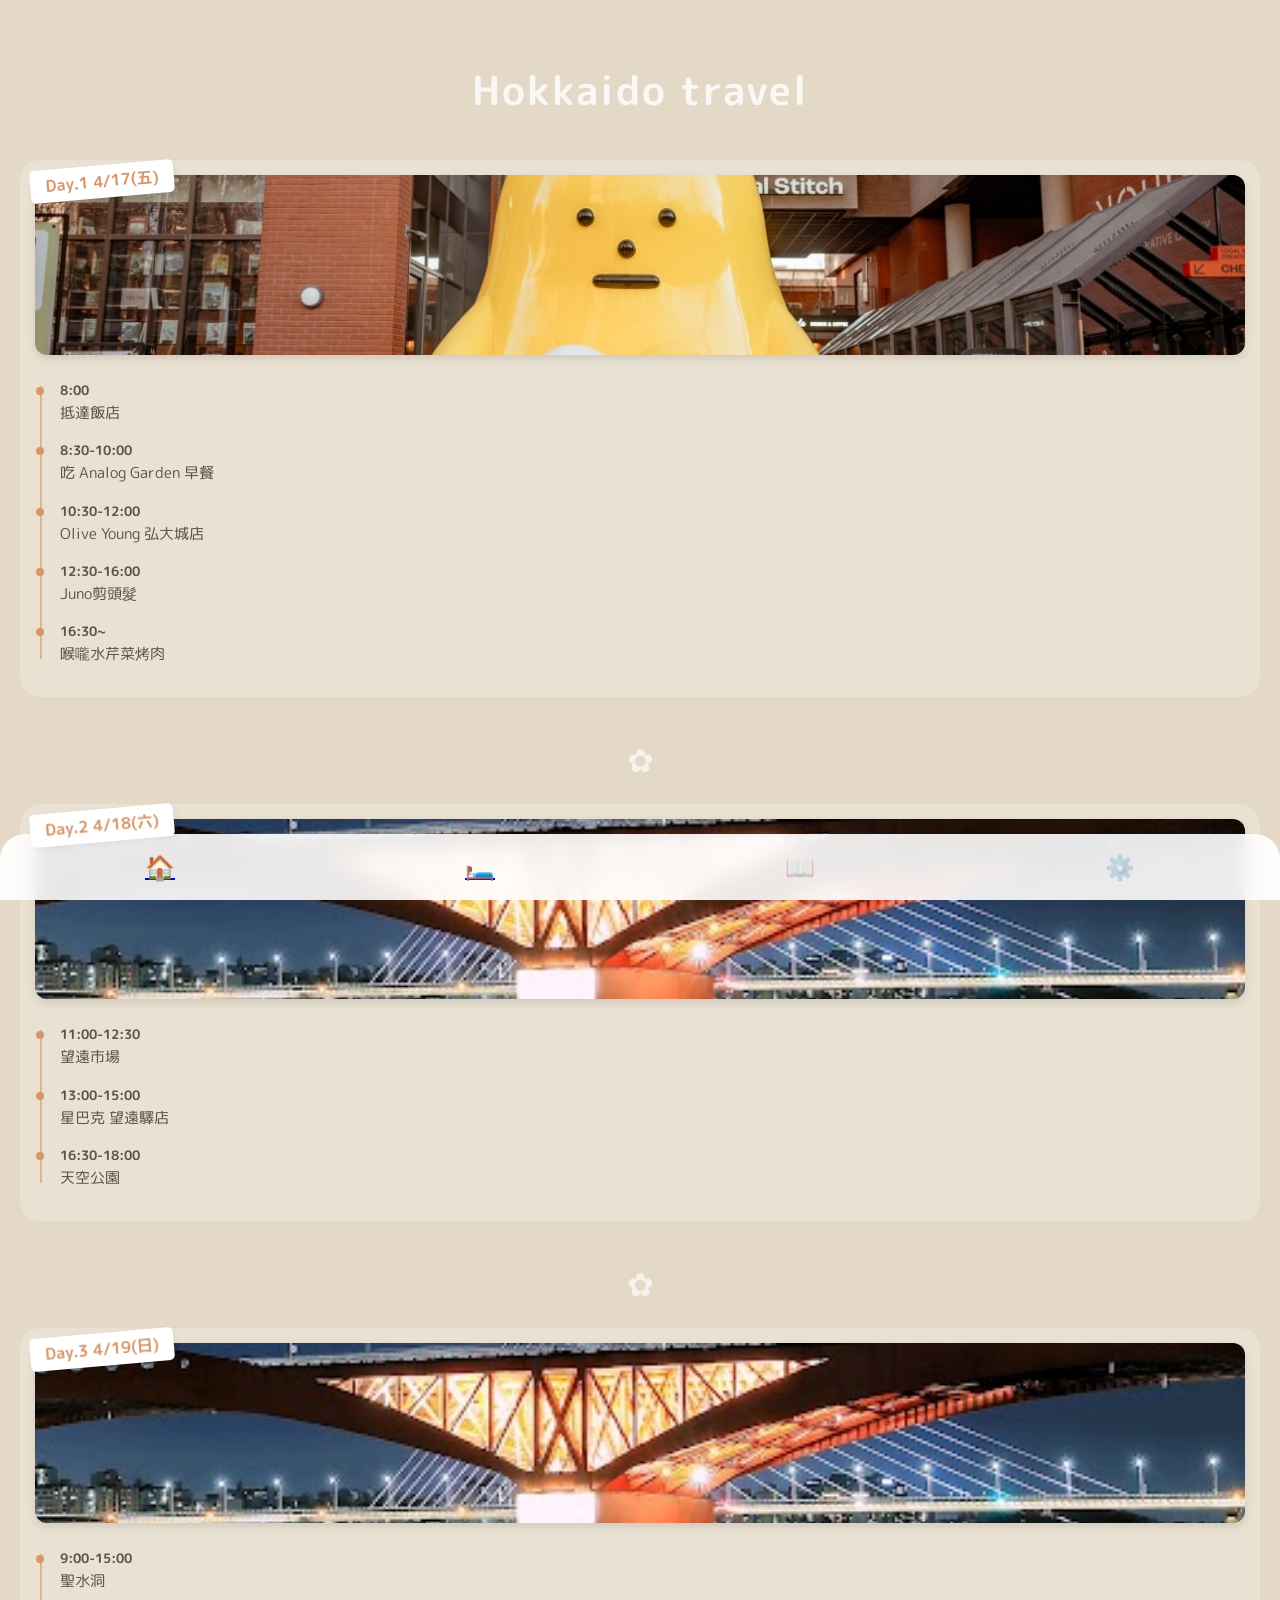
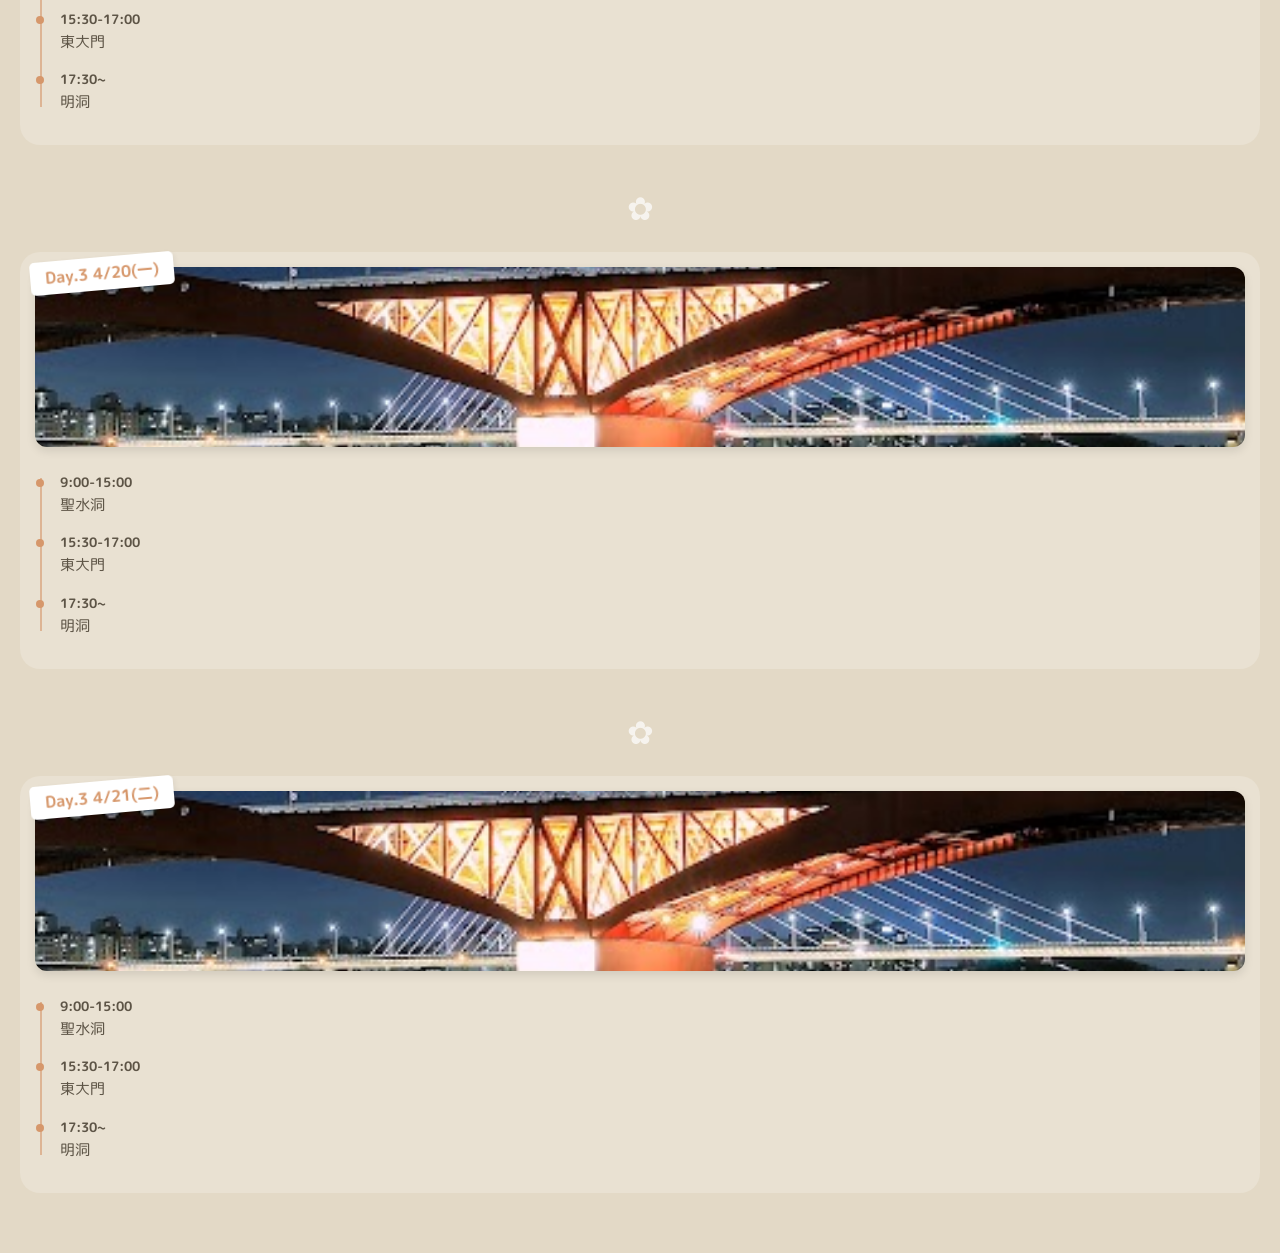
==== travel_Korea/index.html @ ed75fe84 "Add files via upload" ====
<!DOCTYPE html>
<html lang="zh-Hant">
<head>
    <meta charset="UTF-8">
    <meta name="viewport" content="width=device-width, initial-scale=1.0, viewport-fit=cover">
    <title>Hokkaido Diary</title>
    <link rel="stylesheet" href="style.css">
    <link href="https://fonts.googleapis.com/css2?family=M+PLUS+Rounded+1c:wght@400;700&display=swap" rel="stylesheet">
</head>
<body>

    <main class="app-container">
        <!-- 頂部標題：模仿圖片下方的 Hokkaido travel 字體感 -->
        <h1 class="main-title">Hokkaido travel</h1>

        <!-- 第一天 -->
        <a href="day1.html" class="day-link">
	        <div class="day-section">
	            <div class="photo-wrapper">
	                <span class="day-sticker">Day.1 4/17(五)</span>
	                <img src="img/index/飯店.jpg" class="main-img">
	            </div>
	
	            <div class="timeline-container">
	                <div class="event">
	                    <span class="time">8:00</span>
	                    <span class="desc">抵達飯店</span>
	                </div>
	                <div class="event">
	                    <span class="time">8:30-10:00</span>
	                    <span class="desc">吃 Analog Garden 早餐</span>
	                </div>
	                <div class="event">
	                    <span class="time">10:30-12:00</span>
	                    <span class="desc">Olive Young 弘大城店</span>
	                </div>
	                <div class="event">
	                    <span class="time">12:30-16:00</span>
	                    <span class="desc">Juno剪頭髮</span>
	                </div>
	                <div class="event">
	                    <span class="time">16:30~</span>
	                    <span class="desc">喉嚨水芹菜烤肉</span>
	                </div>
	            </div>
	        </div>
		</a>
        <!-- 裝飾小花 -->
        <div class="deco-flower">✿</div>

        <!-- 第二天 -->
        <div class="day-section">
            <div class="photo-wrapper">
                <div class="day-sticker secondary">Day.2 4/18(六)</div>
                <img src="img/index/望遠市場.jpg" class="main-img">
            </div>

            <div class="timeline-container">
                <div class="event">
                    <span class="time">11:00-12:30</span>
                    <span class="desc">望遠市場</span>
                </div>
                <div class="event">
                    <span class="time">13:00-15:00</span>
                    <span class="desc">星巴克 望遠驛店</span>
                </div>
                <div class="event">
                    <span class="time">16:30-18:00</span>
                    <span class="desc">天空公園</span>
                </div>
            </div>
        </div>
        
         <!-- 裝飾小花 -->
        <div class="deco-flower">✿</div>

        <!-- 第三天 -->
        <div class="day-section">
            <div class="photo-wrapper">
                <div class="day-sticker secondary">Day.3 4/19(日)</div>
                <img src="img/index/望遠市場.jpg" class="main-img">
            </div>

            <div class="timeline-container">
                <div class="event">
                    <span class="time">9:00-15:00</span>
                    <span class="desc">聖水洞</span>
                </div>
                <div class="event">
                    <span class="time">15:30-17:00</span>
                    <span class="desc">東大門</span>
                </div>
                <div class="event">
                    <span class="time">17:30~</span>
                    <span class="desc">明洞</span>
                </div>
            </div>
        </div>
        <!-- 裝飾小花 -->
        <div class="deco-flower">✿</div>

        <!-- 第四天 -->
        <div class="day-section">
            <div class="photo-wrapper">
                <div class="day-sticker secondary">Day.3 4/20(一)</div>
                <img src="img/index/望遠市場.jpg" class="main-img">
            </div>

            <div class="timeline-container">
                <div class="event">
                    <span class="time">9:00-15:00</span>
                    <span class="desc">聖水洞</span>
                </div>
                <div class="event">
                    <span class="time">15:30-17:00</span>
                    <span class="desc">東大門</span>
                </div>
                <div class="event">
                    <span class="time">17:30~</span>
                    <span class="desc">明洞</span>
                </div>
            </div>
        </div>
        <!-- 裝飾小花 -->
        <div class="deco-flower">✿</div>

        <!-- 第五天 -->
        <div class="day-section">
            <div class="photo-wrapper">
                <div class="day-sticker secondary">Day.3 4/21(二)</div>
                <img src="img/index/望遠市場.jpg" class="main-img">
            </div>

            <div class="timeline-container">
                <div class="event">
                    <span class="time">9:00-15:00</span>
                    <span class="desc">聖水洞</span>
                </div>
                <div class="event">
                    <span class="time">15:30-17:00</span>
                    <span class="desc">東大門</span>
                </div>
                <div class="event">
                    <span class="time">17:30~</span>
                    <span class="desc">明洞</span>
                </div>
            </div>
        </div>
    </main>

    <!-- 底部固定的導航 -->
    <nav class="tab-bar">
         <a href="index.html" class="tab-item active">🏠</a>
        <a href="hotel.html" class="tab-item active">🛏️</a>
        <div class="tab-item">📖</div>
        <div class="tab-item">⚙️</div>
    </nav>

</body>
</html>
---- travel_Korea/style.css ----
:root {
    --bg-color: #E3D9C6;       /* 圖片中的奶茶底色 */
    --line-color: #D6976B;     /* 圖片中的橘黃色線條 */
    --text-color: #5D5446;     /* 灰褐色文字 */
    --sticker-bg: #FFFFFF;    /* 貼紙白色 */
}

body {
    font-family: 'M PLUS Rounded 1c', sans-serif;
    background-color: var(--bg-color);
    margin: 0;
    color: var(--text-color);
    /* 針對 iPhone Pro 全螢幕優化 */
    padding: env(safe-area-inset-top) 0 env(safe-area-inset-bottom);
}

.app-container {
    padding: 20px;
}

/* 模仿圖片底部的手寫標題 */
.main-title {
    text-align: center;
    font-size: 2.5rem;
    color: rgba(255, 255, 255, 0.8);
    margin: 40px 0;
    font-weight: 700;
    letter-spacing: 2px;
}

/* 照片區塊 */
.day-section {
    margin-bottom: 40px;
    background: rgba(255, 255, 255, 0.2); /* 淡淡的透明感區隔 */
    padding: 15px;
    border-radius: 20px;
}

.photo-wrapper {
    position: relative;
    margin-bottom: 20px;
}

.main-img {
    width: 100%;
    height: 180px;
    object-fit: cover;
    border-radius: 12px;
    box-shadow: 0 4px 10px rgba(0,0,0,0.1);
}

/* Day 貼紙：模仿圖片中傾斜的手寫標籤 */
.day-sticker {
    position: absolute;
    top: -10px;
    left: -5px;
    background: var(--sticker-bg);
    padding: 5px 15px;
    border-radius: 5px;
    font-weight: 700;
    transform: rotate(-5deg); /* 傾斜感 */
    box-shadow: 2px 2px 5px rgba(0,0,0,0.05);
    z-index: 2;
    color: var(--line-color);
}

/* 移除超連結預設顏色與底線 */
.day-link{
	text-decoration: none; /* 1. 絕對要移除預設底線 */
    color: inherit;       /* 2. 強制繼承原本卡片的文字顏色（不變藍色） */
    display: block;      /* 3. 讓連結變成「塊級元素」，撐開到跟框框一樣大 */
    width: 100%;         /* 4. 確保寬度完全填滿 */
    
    /* 選擇性：增加點擊時的微小回饋感，看起來更像 APP */
    -webkit-tap-highlight-color: transparent; /* 移除手機點擊時的藍色陰影 */
    transition: transform 0.1s ease;          /* 加入一點點點擊動畫 */
}

.day-link:active{
	transform: scale(0.98); 
    opacity: 0.9;
}

.day-section{
	cursor:pointer; /* 滑鼠滑上去顯示手指圖示 */ 
}
	
/* 時間軸容器 */
.timeline-container {
    padding-left: 25px;
    position: relative;
}

/* 垂直橘色細線 */
.timeline-container::before {
    content: '';
    position: absolute;
    left: 5px;
    top: 5px;
    bottom: 5px;
    width: 1.5px;
    background-color: var(--line-color);
    opacity: 0.6;
}

.event {
    position: relative;
    margin-bottom: 18px;
    display: flex;
    flex-direction: column; /* 時間跟文字上下分開比較好閱讀 */
}

/* 橘色小圓點 */
.event::before {
    content: '';
    position: absolute;
    left: -24px;
    top: 6px;
    width: 8px;
    height: 8px;
    background-color: var(--line-color);
    border-radius: 50%;
}

.time {
    font-size: 0.8rem;
    font-weight: 700;
    margin-bottom: 2px;
}

.desc {
    font-size: 0.95rem;
    line-height: 1.4;
}

/* 裝飾小花 */
.deco-flower {
    text-align: center;
    font-size: 2rem;
    color: #FFFFFF;
    margin: 20px 0;
    opacity: 0.7;
}

/* 底部導覽列 */
.tab-bar {
    position: fixed;
    bottom: 0;
    width: 100%;
    background: rgba(255,255,255,0.9);
    backdrop-filter: blur(10px);
    display: flex;
    justify-content: space-around;
    padding: 15px 0 calc(15px + env(safe-area-inset-bottom));
    border-radius: 25px 25px 0 0;
}

.tab-item {
    font-size: 1.5rem;
    opacity: 0.4;
}

.tab-item.active {
    opacity: 1;
}
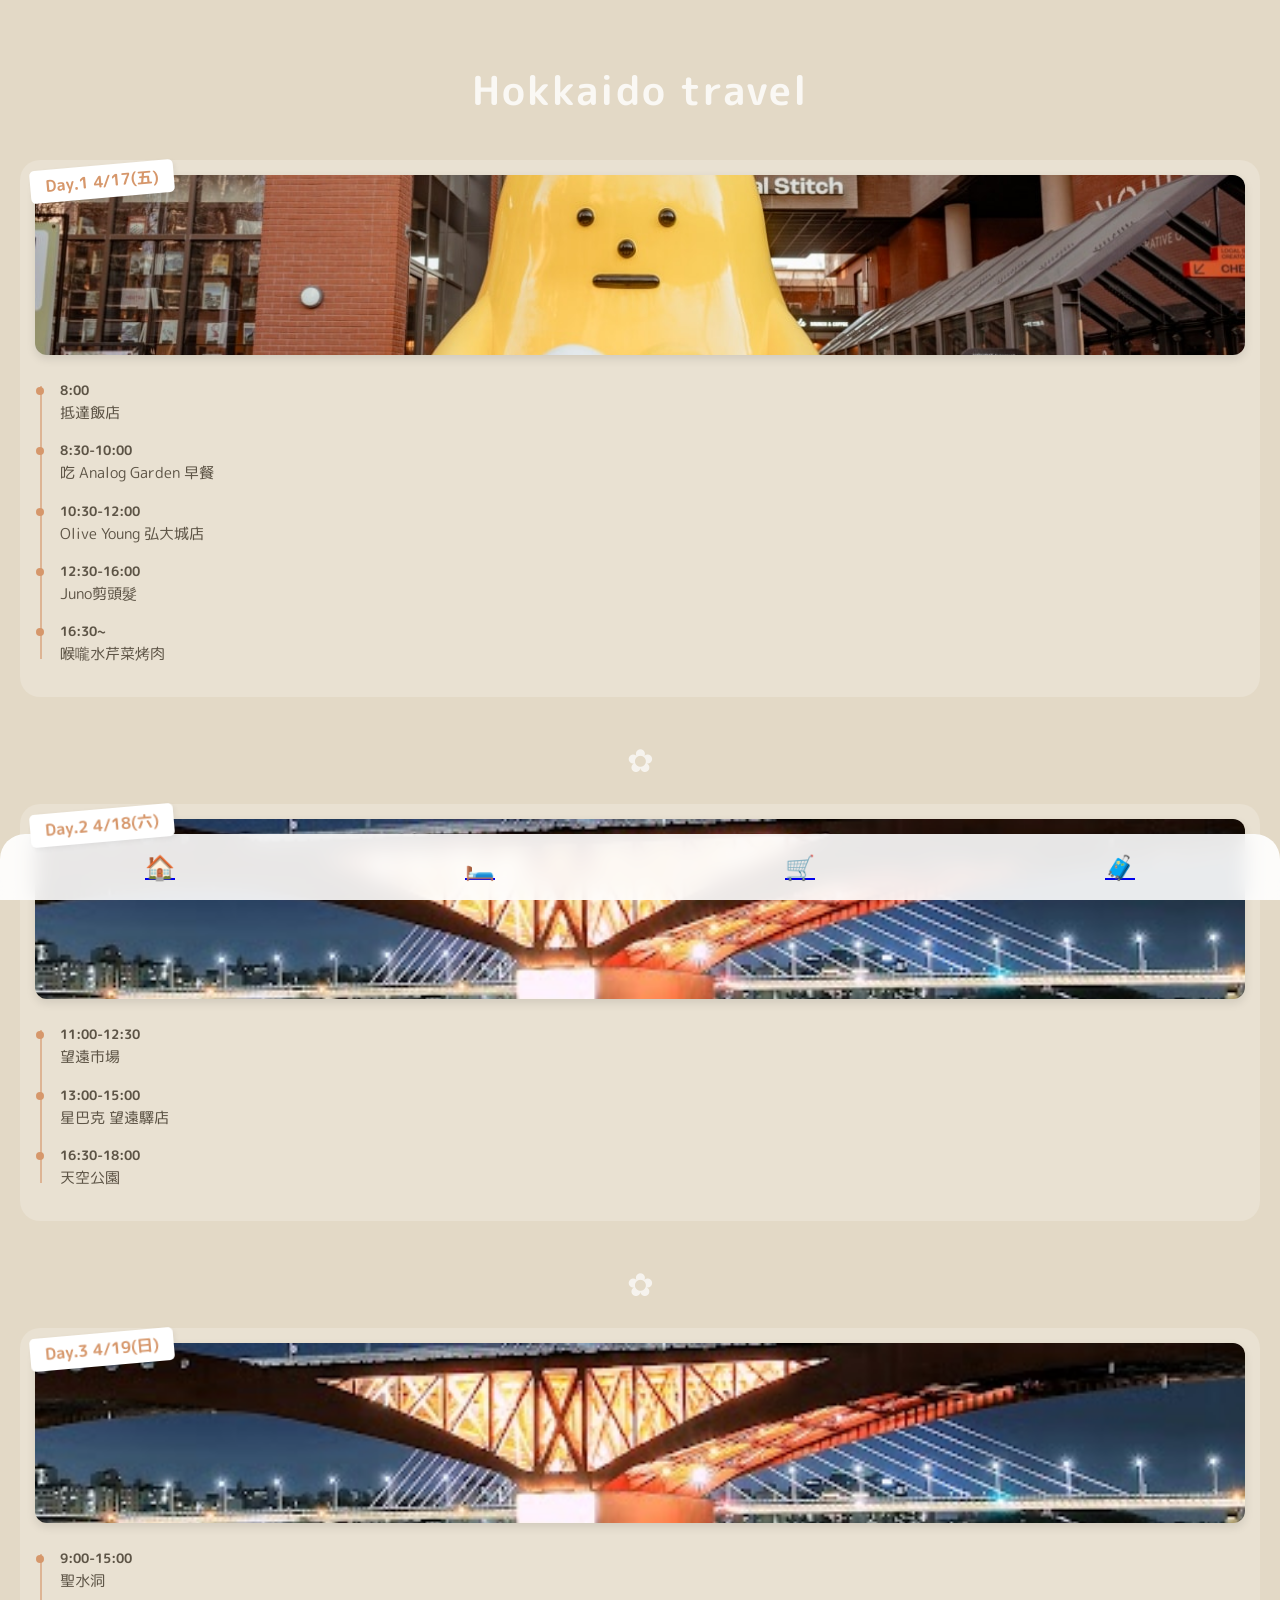
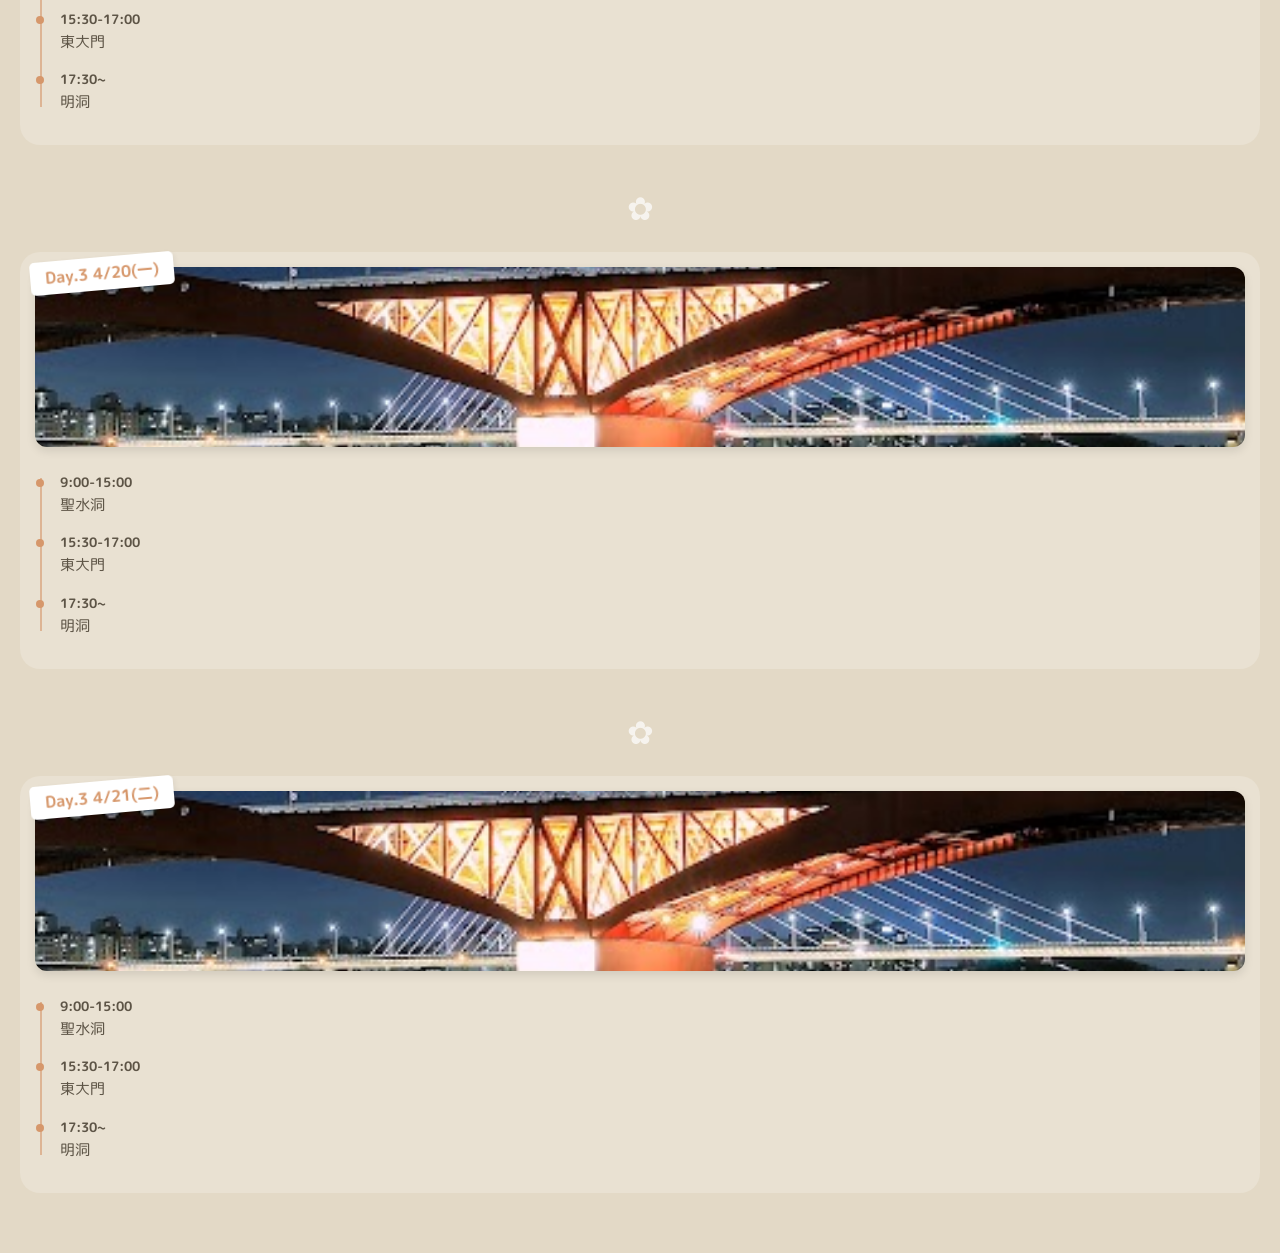
==== commit ee8266b0: "Update index.html" ====
--- a/travel_Korea/index.html
+++ b/travel_Korea/index.html
@@ -150,11 +150,11 @@
 
     <!-- 底部固定的導航 -->
     <nav class="tab-bar">
-         <a href="index.html" class="tab-item active">🏠</a>
+        <a href="index.html" class="tab-item active">🏠</a>
         <a href="hotel.html" class="tab-item active">🛏️</a>
-        <div class="tab-item">📖</div>
-        <div class="tab-item">⚙️</div>
+        <a href="shop.html" class="tab-item active">🛒</a>
+        <a href="travel.html" class="tab-item active">🧳</a>
     </nav>
 
 </body>
-</html>+</html>
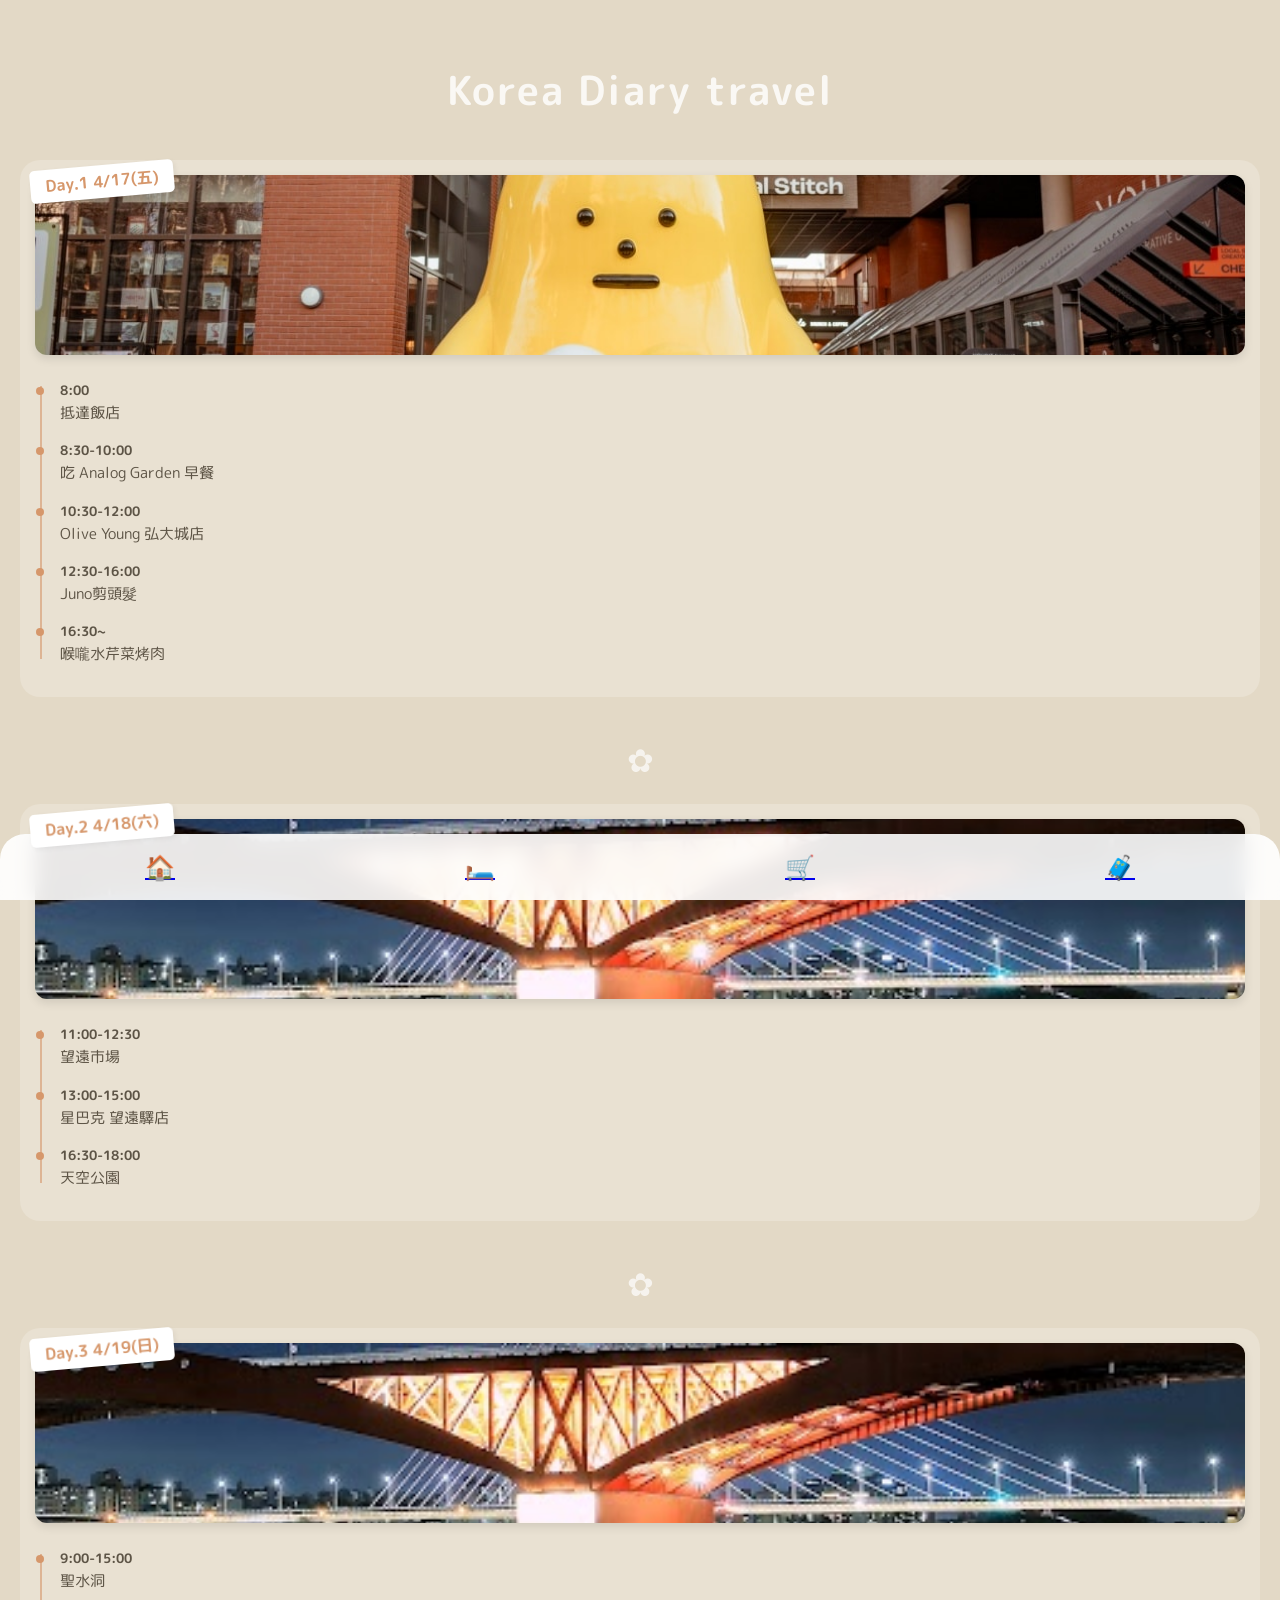
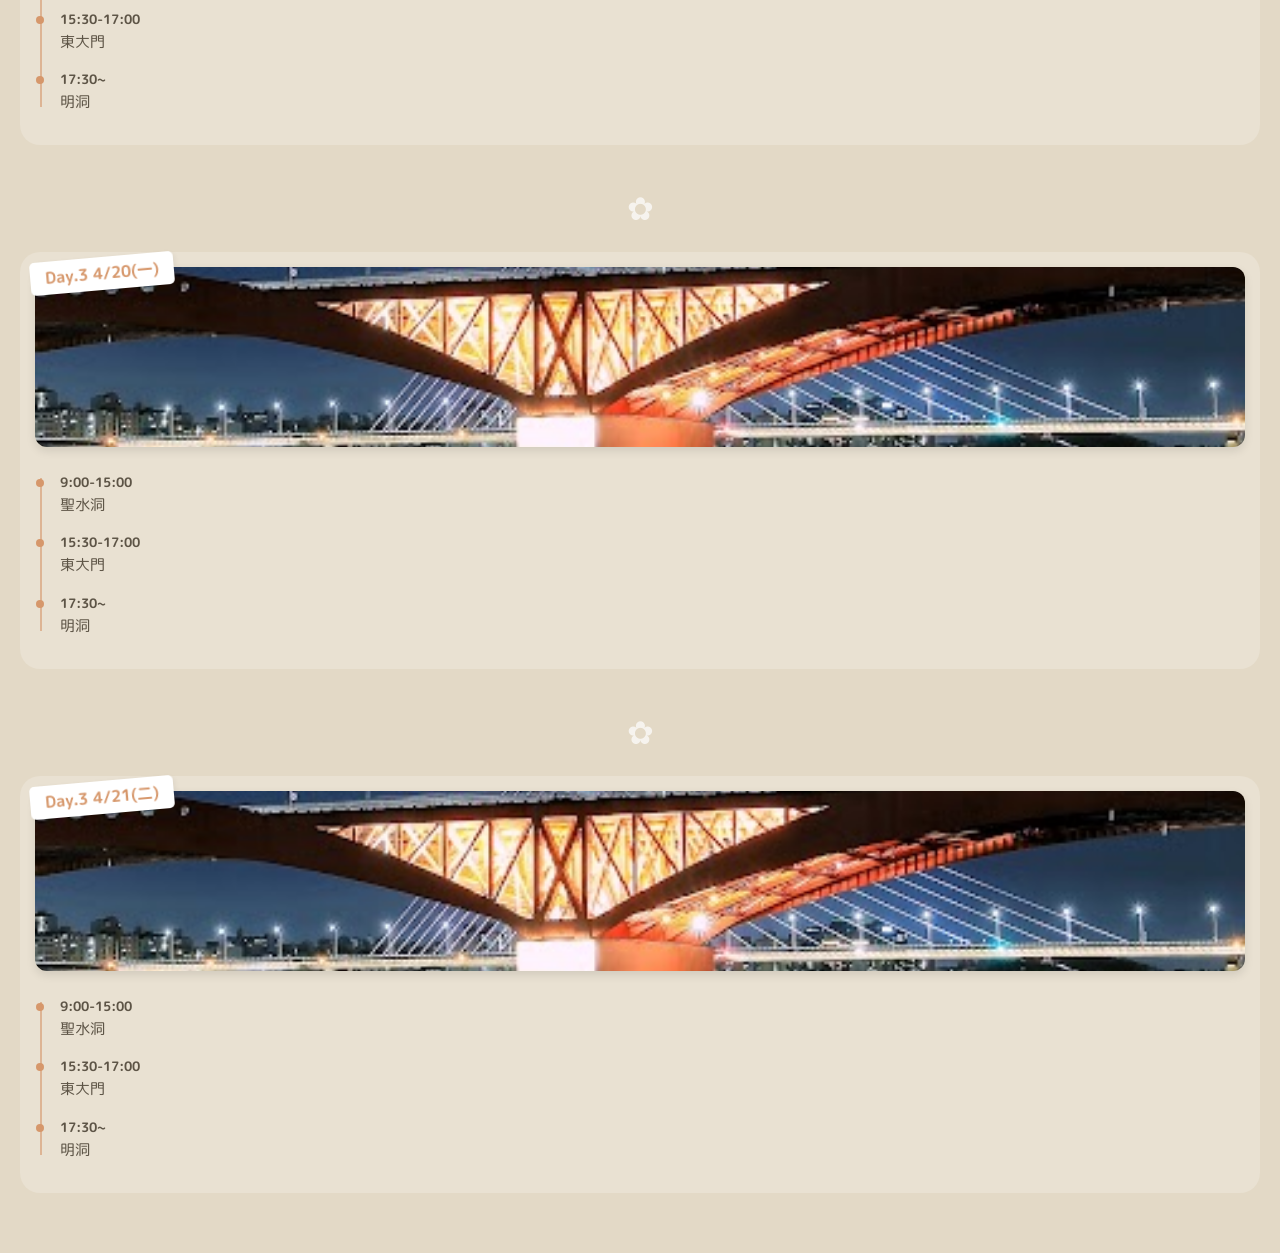
==== commit b192daa0: "修改標題" ====
--- a/travel_Korea/index.html
+++ b/travel_Korea/index.html
@@ -3,15 +3,14 @@
 <head>
     <meta charset="UTF-8">
     <meta name="viewport" content="width=device-width, initial-scale=1.0, viewport-fit=cover">
-    <title>Hokkaido Diary</title>
+    <title>Korea Diary</title>
     <link rel="stylesheet" href="style.css">
     <link href="https://fonts.googleapis.com/css2?family=M+PLUS+Rounded+1c:wght@400;700&display=swap" rel="stylesheet">
 </head>
 <body>
 
     <main class="app-container">
-        <!-- 頂部標題：模仿圖片下方的 Hokkaido travel 字體感 -->
-        <h1 class="main-title">Hokkaido travel</h1>
+        <h1 class="main-title">Korea Diary travel</h1>
 
         <!-- 第一天 -->
         <a href="day1.html" class="day-link">
@@ -49,28 +48,29 @@
         <div class="deco-flower">✿</div>
 
         <!-- 第二天 -->
-        <div class="day-section">
-            <div class="photo-wrapper">
-                <div class="day-sticker secondary">Day.2 4/18(六)</div>
-                <img src="img/index/望遠市場.jpg" class="main-img">
-            </div>
-
-            <div class="timeline-container">
-                <div class="event">
-                    <span class="time">11:00-12:30</span>
-                    <span class="desc">望遠市場</span>
-                </div>
-                <div class="event">
-                    <span class="time">13:00-15:00</span>
-                    <span class="desc">星巴克 望遠驛店</span>
-                </div>
-                <div class="event">
-                    <span class="time">16:30-18:00</span>
-                    <span class="desc">天空公園</span>
-                </div>
-            </div>
-        </div>
-        
+        <a href="day2.html" class="day-link">
+	        <div class="day-section">
+	            <div class="photo-wrapper">
+	                <div class="day-sticker secondary">Day.2 4/18(六)</div>
+	                <img src="img/index/望遠市場.jpg" class="main-img">
+	            </div>
+	
+	            <div class="timeline-container">
+	                <div class="event">
+	                    <span class="time">11:00-12:30</span>
+	                    <span class="desc">望遠市場</span>
+	                </div>
+	                <div class="event">
+	                    <span class="time">13:00-15:00</span>
+	                    <span class="desc">星巴克 望遠驛店</span>
+	                </div>
+	                <div class="event">
+	                    <span class="time">16:30-18:00</span>
+	                    <span class="desc">天空公園</span>
+	                </div>
+	            </div>
+	        </div>
+        </a>
          <!-- 裝飾小花 -->
         <div class="deco-flower">✿</div>
 
